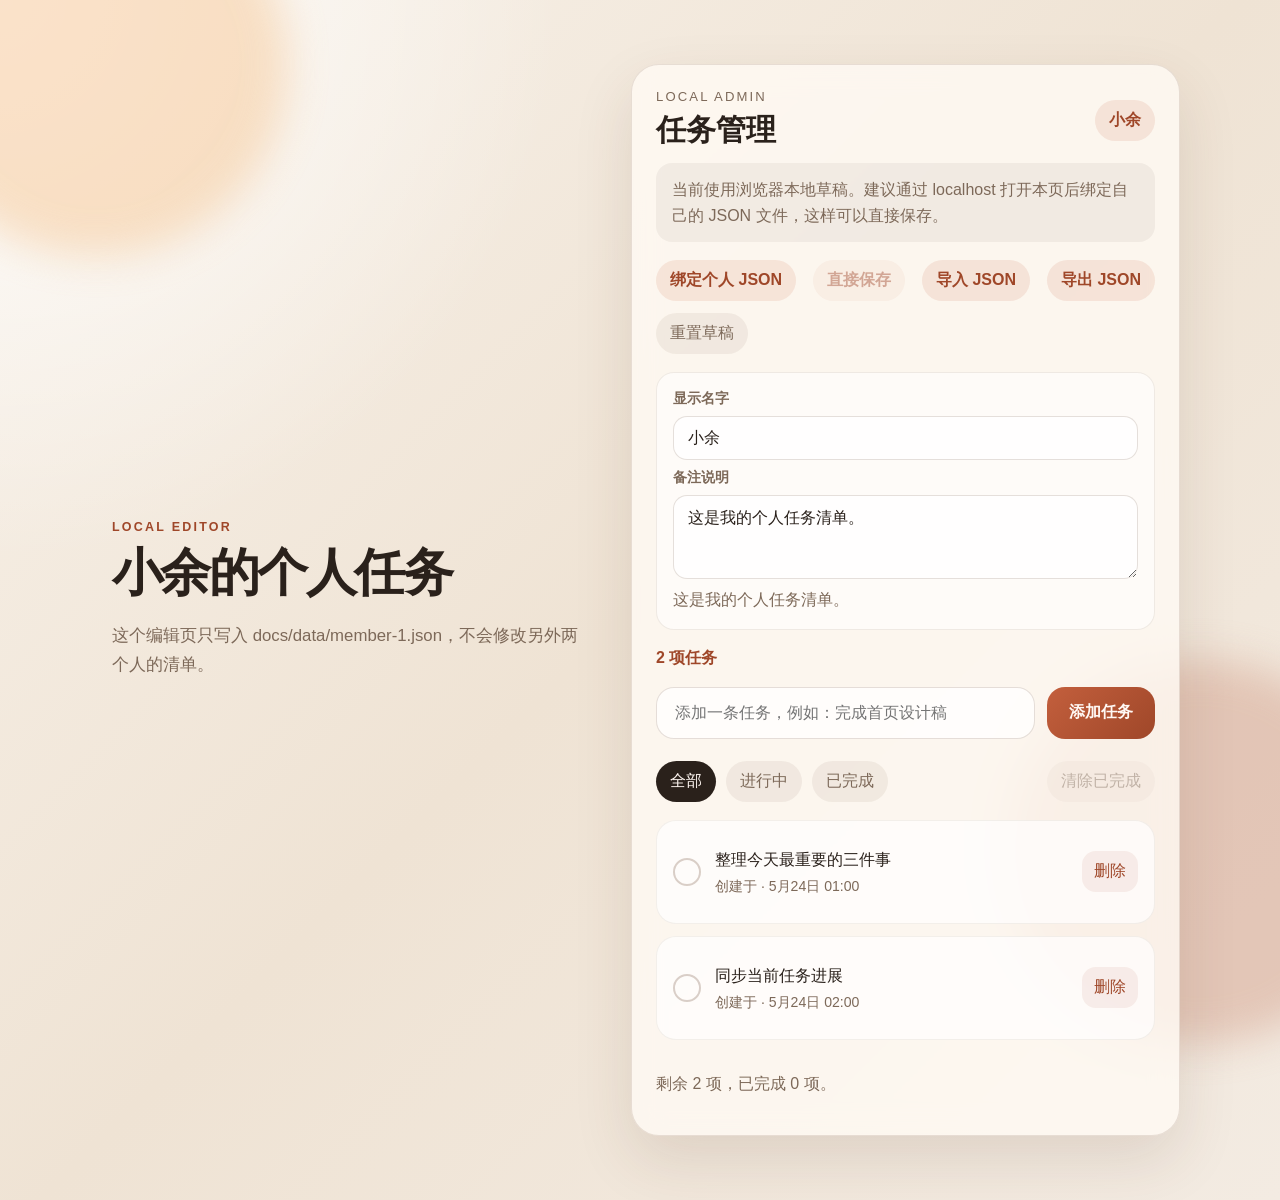
==== admin-member-1.html @ 9734a860 "split member todo editors into separate local pages" ====
<!DOCTYPE html>
<html lang="zh-CN">
  <head>
    <meta charset="UTF-8" />
    <meta name="viewport" content="width=device-width, initial-scale=1.0" />
    <title>小余的 Todo 管理页</title>
    <link rel="stylesheet" href="./admin.css" />
  </head>
  <body data-member-id="member-1" data-member-name="小余" data-member-file="member-1.json">
    <div class="background-shape background-shape-left"></div>
    <div class="background-shape background-shape-right"></div>

    <main class="app-shell">
      <section class="hero">
        <p class="eyebrow">LOCAL EDITOR</p>
        <h1 id="pageTitle">个人任务管理</h1>
        <p class="hero-copy" id="pageSubtitle"></p>
      </section>

      <section class="todo-card" aria-label="Todo 管理页">
        <header class="card-header">
          <div>
            <p class="card-title">LOCAL ADMIN</p>
            <h2>任务管理</h2>
          </div>
          <div class="task-badge" id="memberBadge">个人清单</div>
        </header>

        <p class="status-message" id="fileStatus">
          当前使用浏览器本地草稿。建议通过 localhost 打开本页后绑定自己的 JSON 文件，这样可以直接保存。
        </p>

        <div class="editor-toolbar">
          <button class="secondary-button" id="bindFileButton" type="button">绑定个人 JSON</button>
          <button class="secondary-button" id="saveFileButton" type="button" disabled>直接保存</button>
          <button class="secondary-button" id="importButton" type="button">导入 JSON</button>
          <button class="secondary-button" id="exportButton" type="button">导出 JSON</button>
          <button class="ghost-button" id="resetDraft" type="button">重置草稿</button>
          <input class="sr-only" id="fileInput" type="file" accept="application/json,.json" />
        </div>

        <div class="member-panel">
          <label class="field-label" for="ownerNameInput">显示名字</label>
          <input class="text-field" id="ownerNameInput" type="text" maxlength="24" placeholder="例如：小余" />
          <label class="field-label" for="ownerNoteInput">备注说明</label>
          <textarea class="text-field text-area" id="ownerNoteInput" rows="3" maxlength="120" placeholder="例如：这是我的个人任务清单"></textarea>
          <p class="field-hint" id="ownerHint">这里会显示在公开总览页中。</p>
        </div>

        <div class="task-count-bar">
          <span id="taskBadge">0 项任务</span>
        </div>

        <form class="todo-form" id="todoForm">
          <label class="sr-only" for="todoInput">输入任务</label>
          <input id="todoInput" name="todo" type="text" maxlength="120" placeholder="添加一条任务，例如：完成首页设计稿" autocomplete="off" />
          <button type="submit">添加任务</button>
        </form>

        <div class="toolbar">
          <div class="filters" id="filters" role="tablist" aria-label="任务筛选">
            <button class="filter is-active" data-filter="all" type="button">全部</button>
            <button class="filter" data-filter="active" type="button">进行中</button>
            <button class="filter" data-filter="completed" type="button">已完成</button>
          </div>
          <button class="ghost-button" id="clearCompleted" type="button">清除已完成</button>
        </div>

        <ul class="todo-list" id="todoList" aria-live="polite"></ul>

        <footer class="card-footer">
          <p id="taskSummary">还没有任务，先添加一条开始。</p>
        </footer>
      </section>
    </main>

    <template id="todoItemTemplate">
      <li class="todo-item">
        <label class="todo-check">
          <input class="todo-toggle" type="checkbox" />
          <span class="checkmark"></span>
        </label>
        <div class="todo-content">
          <p class="todo-text"></p>
          <span class="todo-meta"></span>
        </div>
        <button class="delete-button" type="button" aria-label="删除任务">删除</button>
      </li>
    </template>

    <script src="./admin.js"></script>
  </body>
</html>
---- admin.css ----
:root {
  --bg: #f4efe8;
  --card: rgba(255, 250, 244, 0.8);
  --card-border: rgba(109, 78, 55, 0.15);
  --text: #2a211b;
  --muted: #7d6959;
  --accent: #c35f3d;
  --accent-strong: #9f4729;
  --success: #2f7d60;
  --shadow: 0 24px 60px rgba(85, 48, 29, 0.12);
  --radius-xl: 28px;
  --radius-lg: 18px;
}

* {
  box-sizing: border-box;
}

html,
body {
  margin: 0;
  min-height: 100%;
  font-family: "Avenir Next", "Trebuchet MS", "Segoe UI", sans-serif;
  color: var(--text);
  background:
    radial-gradient(circle at top left, rgba(255, 255, 255, 0.9), transparent 32%),
    linear-gradient(135deg, #f8f2ea 0%, #efe3d4 50%, #f3ebe2 100%);
}

body {
  position: relative;
  overflow-x: hidden;
}

.background-shape {
  position: fixed;
  z-index: 0;
  width: 24rem;
  height: 24rem;
  border-radius: 50%;
  filter: blur(20px);
  opacity: 0.45;
  pointer-events: none;
}

.background-shape-left {
  top: -8rem;
  left: -6rem;
  background: #f5c28c;
}

.background-shape-right {
  right: -7rem;
  bottom: -9rem;
  background: #d19c87;
}

.app-shell {
  position: relative;
  z-index: 1;
  width: min(100%, 1120px);
  margin: 0 auto;
  padding: 64px 20px;
  display: grid;
  grid-template-columns: 1fr 1.1fr;
  gap: 32px;
  align-items: center;
}

.hero {
  padding: 24px 12px;
  animation: slide-up 0.7s ease;
}

.eyebrow {
  margin: 0 0 14px;
  color: var(--accent-strong);
  text-transform: uppercase;
  letter-spacing: 0.18em;
  font-size: 0.78rem;
  font-weight: 700;
}

.hero h1 {
  margin: 0;
  font-size: clamp(2.5rem, 4vw, 4.6rem);
  line-height: 0.98;
  letter-spacing: -0.05em;
}

.hero-copy {
  max-width: 34rem;
  margin: 22px 0 0;
  font-size: 1.05rem;
  line-height: 1.75;
  color: var(--muted);
}

.todo-card {
  backdrop-filter: blur(14px);
  background: var(--card);
  border: 1px solid var(--card-border);
  border-radius: var(--radius-xl);
  box-shadow: var(--shadow);
  padding: 24px;
  animation: slide-up 0.85s ease;
}

.card-header,
.toolbar,
.card-footer,
.editor-toolbar {
  display: flex;
  align-items: center;
  justify-content: space-between;
  gap: 12px;
  flex-wrap: wrap;
}

.card-header {
  margin-bottom: 12px;
}

.card-title {
  margin: 0 0 6px;
  font-size: 0.82rem;
  letter-spacing: 0.16em;
  color: var(--muted);
}

.card-header h2 {
  margin: 0;
  font-size: 1.85rem;
}

.task-badge {
  padding: 10px 14px;
  border-radius: 999px;
  background: rgba(195, 95, 61, 0.12);
  color: var(--accent-strong);
  font-weight: 700;
}

.status-message {
  margin: 0 0 18px;
  padding: 14px 16px;
  border-radius: 16px;
  background: rgba(42, 33, 27, 0.05);
  color: var(--muted);
  line-height: 1.6;
}

.editor-toolbar {
  margin-bottom: 18px;
}

.member-panel {
  display: grid;
  gap: 8px;
  margin-bottom: 18px;
  padding: 16px;
  border-radius: 18px;
  background: rgba(255, 255, 255, 0.56);
  border: 1px solid rgba(109, 78, 55, 0.1);
}

.task-count-bar {
  margin-bottom: 18px;
  color: var(--accent-strong);
  font-weight: 700;
}

.field-label {
  font-size: 0.9rem;
  color: var(--muted);
  font-weight: 700;
}

.text-field {
  width: 100%;
  border: 1px solid rgba(109, 78, 55, 0.18);
  background: rgba(255, 255, 255, 0.88);
  border-radius: 14px;
  padding: 12px 14px;
  font: inherit;
  color: var(--text);
}

.text-area {
  resize: vertical;
  min-height: 84px;
}

.field-hint {
  margin: 0;
  color: var(--muted);
  line-height: 1.6;
}

.todo-form {
  display: grid;
  grid-template-columns: 1fr auto;
  gap: 12px;
}

.todo-form input {
  width: 100%;
  border: 1px solid rgba(109, 78, 55, 0.18);
  background: rgba(255, 255, 255, 0.76);
  border-radius: var(--radius-lg);
  padding: 16px 18px;
  font-size: 1rem;
  color: var(--text);
  outline: none;
  transition: border-color 0.2s ease, transform 0.2s ease, box-shadow 0.2s ease;
}

.todo-form input:focus {
  border-color: rgba(195, 95, 61, 0.55);
  box-shadow: 0 0 0 4px rgba(195, 95, 61, 0.12);
  transform: translateY(-1px);
}

.todo-form button,
.filter,
.ghost-button,
.delete-button,
.secondary-button {
  border: 0;
  cursor: pointer;
  font: inherit;
}

.todo-form button {
  padding: 0 22px;
  border-radius: var(--radius-lg);
  background: linear-gradient(135deg, var(--accent), var(--accent-strong));
  color: #fff8f4;
  font-weight: 700;
  transition: transform 0.2s ease, box-shadow 0.2s ease;
}

.secondary-button,
.filter,
.ghost-button {
  padding: 10px 14px;
  border-radius: 999px;
  background: rgba(109, 78, 55, 0.08);
  color: var(--muted);
  transition: background-color 0.2s ease, color 0.2s ease, transform 0.2s ease;
}

.secondary-button {
  background: rgba(195, 95, 61, 0.12);
  color: var(--accent-strong);
  font-weight: 700;
}

.secondary-button:disabled,
.ghost-button:disabled {
  opacity: 0.45;
  cursor: not-allowed;
  transform: none;
}

.todo-form button:hover,
.todo-form button:focus-visible,
.secondary-button:hover,
.ghost-button:hover,
.filter:hover,
.delete-button:hover {
  transform: translateY(-1px);
}

.toolbar {
  margin: 22px 0 18px;
}

.filters {
  display: flex;
  flex-wrap: wrap;
  gap: 10px;
}

.filter.is-active {
  background: var(--text);
  color: #fff7f2;
}

.todo-list {
  list-style: none;
  margin: 0;
  padding: 0;
  display: grid;
  gap: 12px;
  min-height: 220px;
}

.todo-item {
  display: grid;
  grid-template-columns: auto 1fr auto;
  gap: 14px;
  align-items: center;
  padding: 16px;
  border-radius: 20px;
  background: rgba(255, 255, 255, 0.68);
  border: 1px solid rgba(109, 78, 55, 0.08);
  animation: fade-in 0.35s ease;
}

.todo-check {
  position: relative;
  width: 28px;
  height: 28px;
}

.todo-toggle {
  position: absolute;
  inset: 0;
  margin: 0;
  opacity: 0;
  cursor: pointer;
}

.checkmark {
  display: block;
  width: 100%;
  height: 100%;
  border-radius: 50%;
  border: 2px solid rgba(109, 78, 55, 0.26);
  transition: background-color 0.2s ease, border-color 0.2s ease;
}

.todo-toggle:checked + .checkmark {
  background: var(--success);
  border-color: var(--success);
  box-shadow: inset 0 0 0 6px #edf8f3;
}

.todo-content {
  min-width: 0;
}

.todo-text {
  margin: 0 0 5px;
  font-size: 1rem;
  line-height: 1.5;
  word-break: break-word;
}

.todo-meta {
  color: var(--muted);
  font-size: 0.88rem;
}

.todo-item.is-completed .todo-text {
  color: #9c8a7a;
  text-decoration: line-through;
}

.delete-button {
  padding: 10px 12px;
  border-radius: 14px;
  background: rgba(159, 71, 41, 0.08);
  color: var(--accent-strong);
}

.empty-state {
  display: grid;
  place-items: center;
  text-align: center;
  min-height: 220px;
  padding: 24px;
  border-radius: 20px;
  border: 1px dashed rgba(109, 78, 55, 0.18);
  color: var(--muted);
}

.card-footer {
  margin-top: 18px;
  color: var(--muted);
}

.sr-only {
  position: absolute;
  width: 1px;
  height: 1px;
  padding: 0;
  margin: -1px;
  overflow: hidden;
  clip: rect(0, 0, 0, 0);
  white-space: nowrap;
  border: 0;
}

@keyframes slide-up {
  from {
    opacity: 0;
    transform: translateY(24px);
  }
  to {
    opacity: 1;
    transform: translateY(0);
  }
}

@keyframes fade-in {
  from {
    opacity: 0;
    transform: translateY(8px);
  }
  to {
    opacity: 1;
    transform: translateY(0);
  }
}

@media (max-width: 920px) {
  .app-shell {
    grid-template-columns: 1fr;
    padding: 42px 16px;
  }

  .hero {
    padding: 0 4px;
  }
}

@media (max-width: 640px) {
  .todo-form {
    grid-template-columns: 1fr;
  }

  .todo-form button {
    min-height: 52px;
  }

  .card-header,
  .toolbar,
  .card-footer,
  .editor-toolbar {
    align-items: flex-start;
    flex-direction: column;
  }

  .todo-item {
    grid-template-columns: auto 1fr;
  }

  .delete-button {
    grid-column: 2;
    justify-self: start;
  }
}
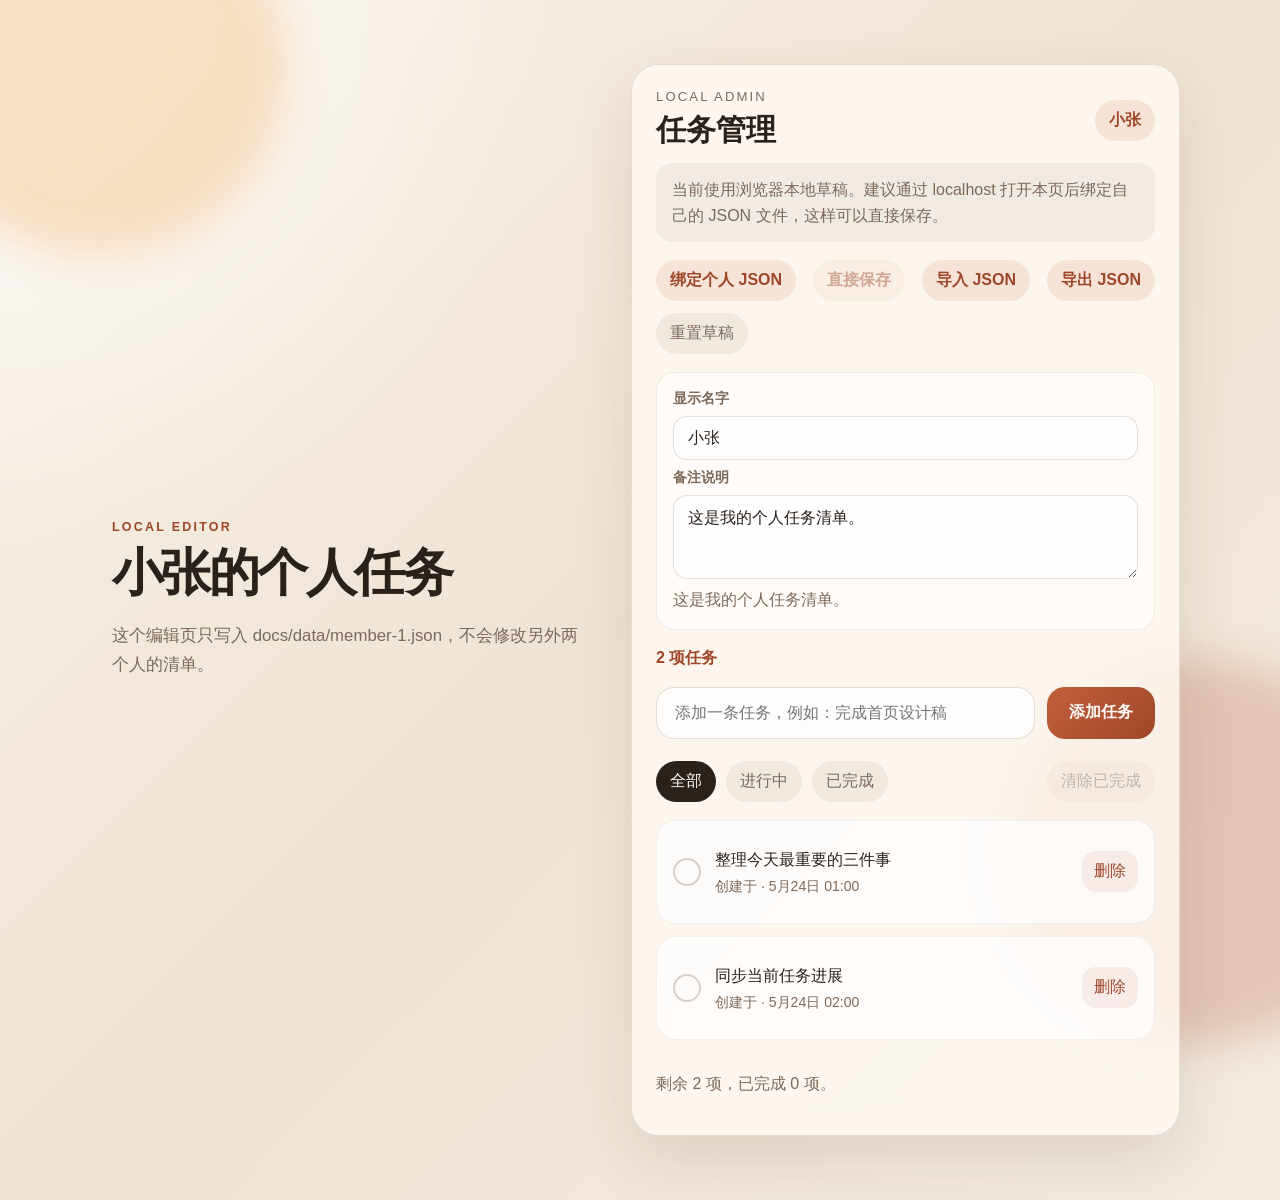
==== commit d7952f86: "show one member at a time and update member names" ====
--- a/admin-member-1.html
+++ b/admin-member-1.html
@@ -3,10 +3,10 @@
   <head>
     <meta charset="UTF-8" />
     <meta name="viewport" content="width=device-width, initial-scale=1.0" />
-    <title>小余的 Todo 管理页</title>
+    <title>小张的 Todo 管理页</title>
     <link rel="stylesheet" href="./admin.css" />
   </head>
-  <body data-member-id="member-1" data-member-name="小余" data-member-file="member-1.json">
+  <body data-member-id="member-1" data-member-name="小张" data-member-file="member-1.json">
     <div class="background-shape background-shape-left"></div>
     <div class="background-shape background-shape-right"></div>
 
@@ -41,7 +41,7 @@
 
         <div class="member-panel">
           <label class="field-label" for="ownerNameInput">显示名字</label>
-          <input class="text-field" id="ownerNameInput" type="text" maxlength="24" placeholder="例如：小余" />
+          <input class="text-field" id="ownerNameInput" type="text" maxlength="24" placeholder="例如：小张" />
           <label class="field-label" for="ownerNoteInput">备注说明</label>
           <textarea class="text-field text-area" id="ownerNoteInput" rows="3" maxlength="120" placeholder="例如：这是我的个人任务清单"></textarea>
           <p class="field-hint" id="ownerHint">这里会显示在公开总览页中。</p>
